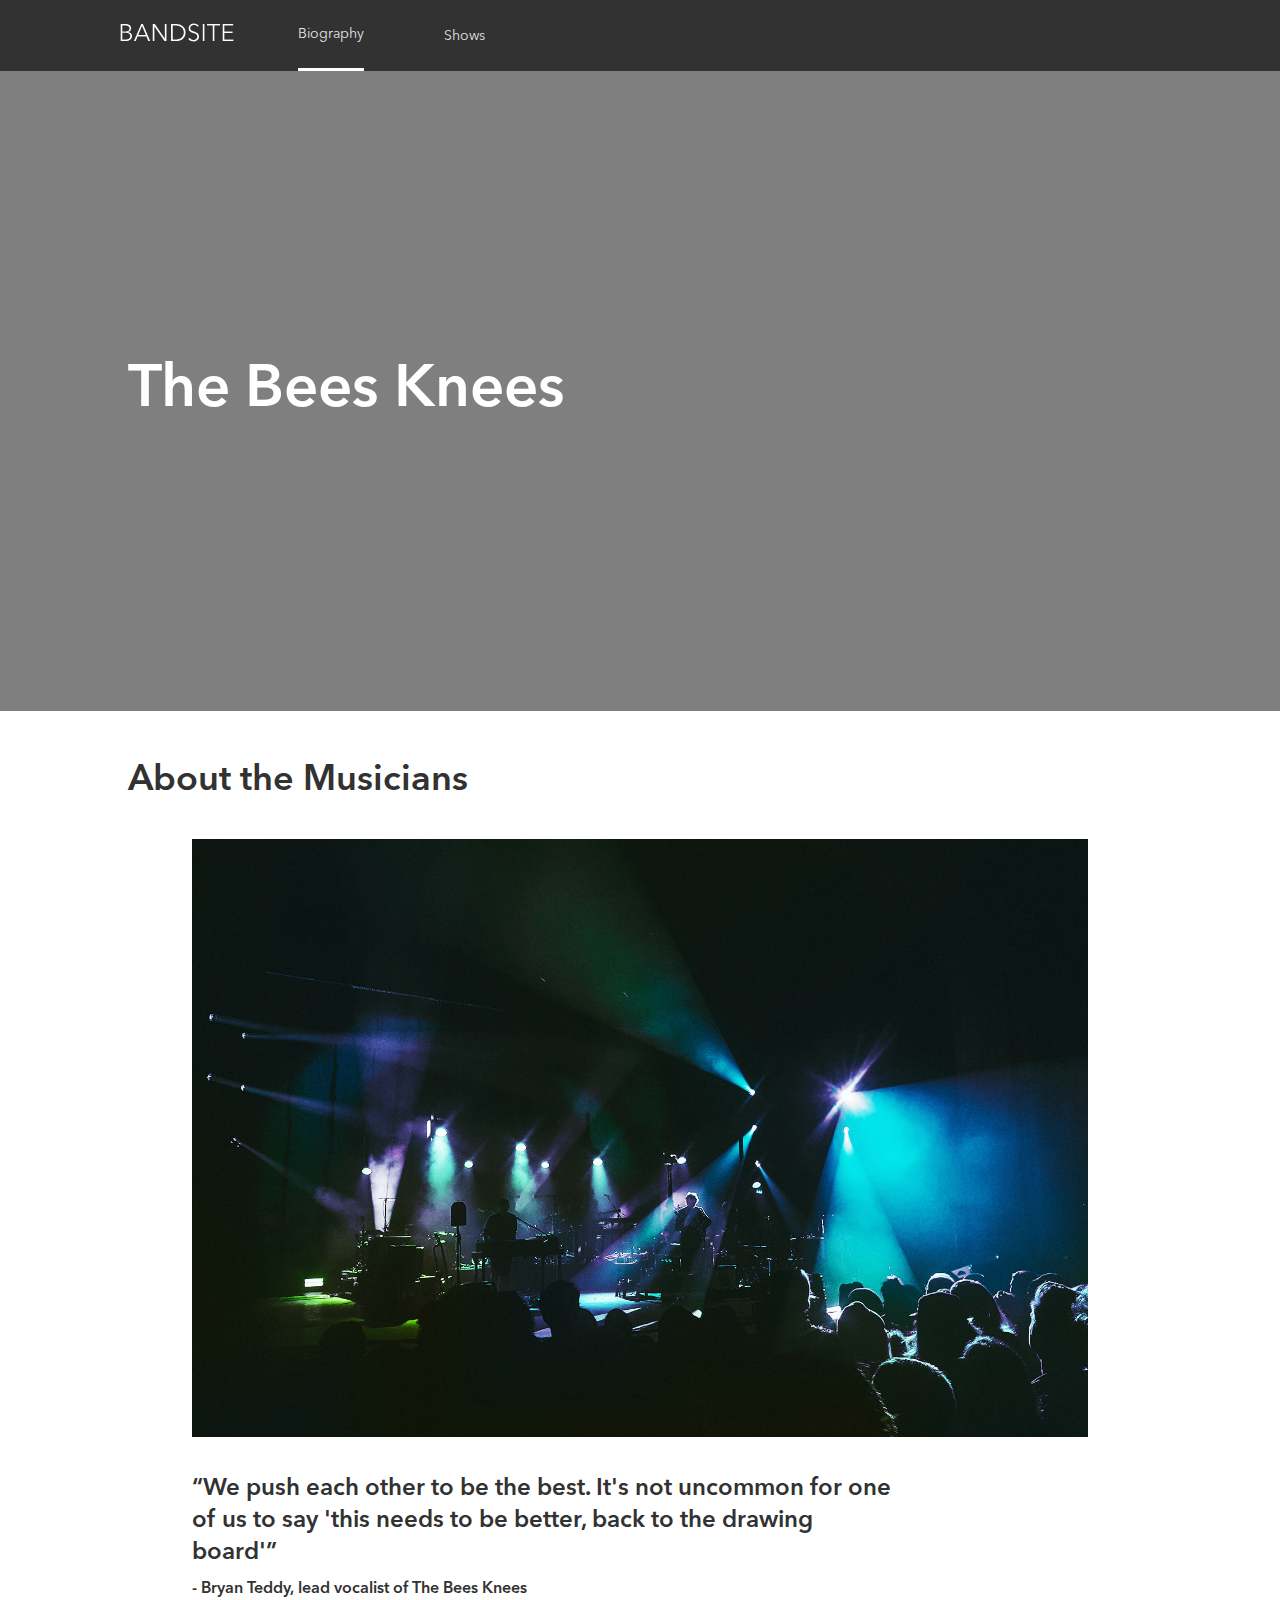
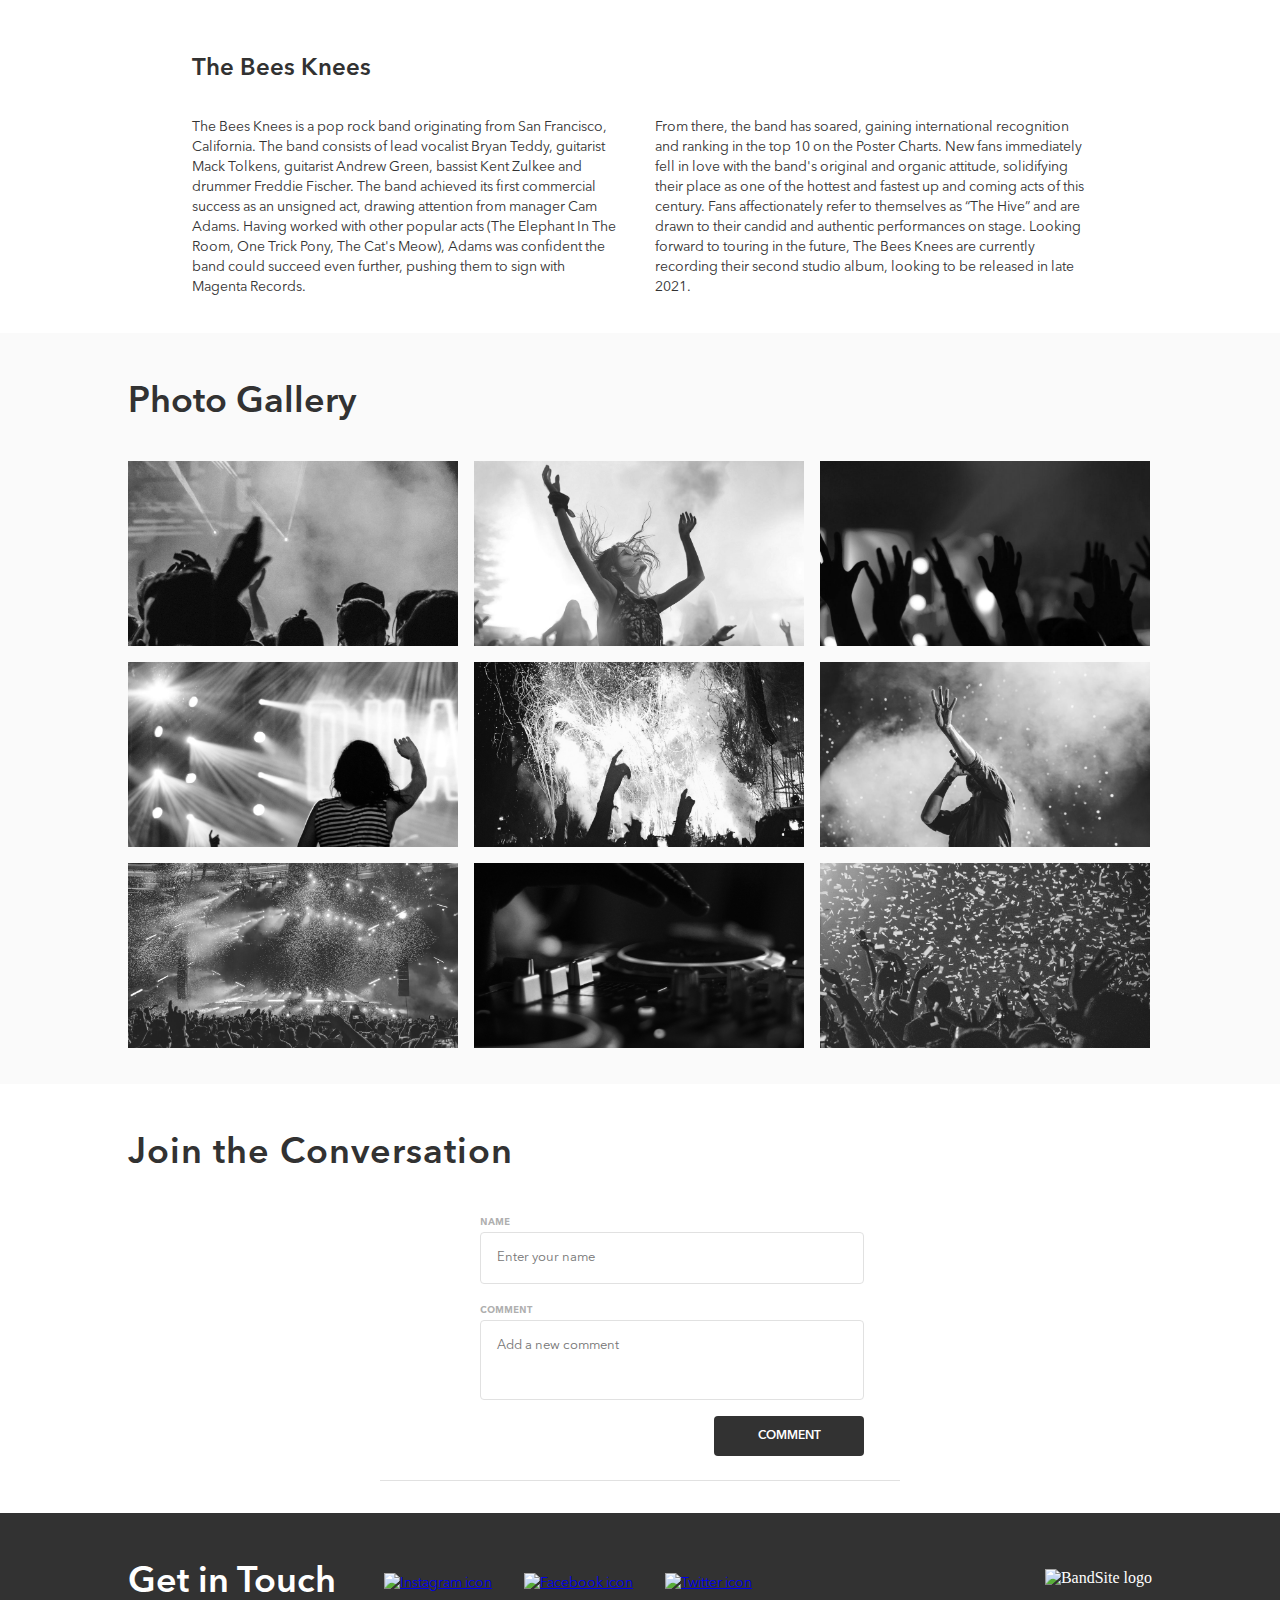
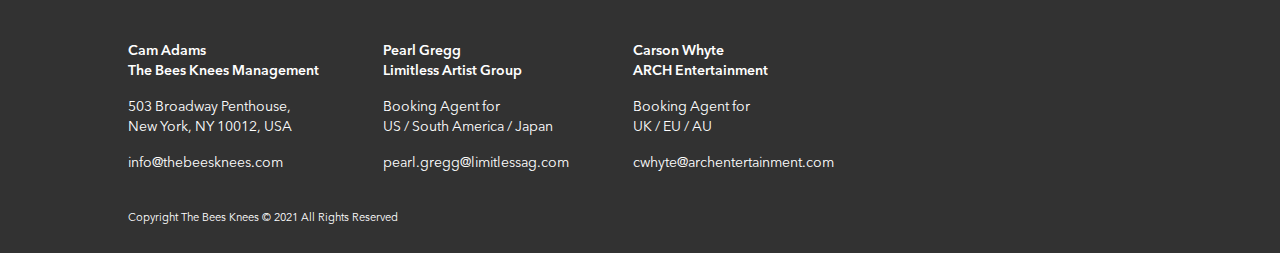
==== index.html @ 3d164aa7 "Sprint 3" ====
<!DOCTYPE html>
<html lang="en">

<head>
    <meta charset="UTF-8">
    <meta http-equiv="X-UA-Compatible" content="IE=edge">
    <meta name="viewport" content="width=device-width, initial-scale=1.0">
    <link rel="stylesheet" href="./styles/bio.css">
    <link rel="stylesheet" href="https://cdnjs.cloudflare.com/ajax/libs/font-awesome/4.7.0/css/font-awesome.min.css">
    <script src="https://cdnjs.cloudflare.com/ajax/libs/axios/0.19.2/axios.min.js" type="text/javascript"></script>
    <title>BANDSITE</title>
</head>

<body>
    <header class="header">
        <a href=" ./index.html" class="header__logo--link"><img src="./assets/logo/Logo-bandsite.svg"
                alt="BandSite logo" class="header__logo"></a>
        <nav class="header__nav">
            <ul class="header__list">
                <li class="header__item header__item--active"><a href=" ./index.html" class="header__link">Biography</a>
                </li>
                <li class="header__item header__item"><a class="header__link" href="./pages/shows.html">Shows</a></li>
            </ul>
        </nav>
    </header>
    <main>
        <section class="hero">
            <h1 class="hero__text">The Bees Knees</h1>
        </section>
        <section class="about">
            <h2 class="about__title">About the Musicians</h2>
            <img src="./assets/images/band.jpg" alt="Band in stage" class="about__img">
            <h3 class="about__quote">“We push each other to be the best. It's not uncommon for one of us to say 'this
                needs to be better, back to the drawing board'” <span class="about__signature"><br>- Bryan Teddy,
                    lead vocalist of The Bees Knees</span></h3>
            <article class="about__body">
                <h3 class="about__title--body">The Bees Knees</h3>
                <div class="about__paragraphs">
                    <p class="about__text">The Bees Knees is a pop rock band originating from San Francisco,
                        California. The band consists of lead vocalist Bryan Teddy, guitarist Mack Tolkens, guitarist
                        Andrew
                        Green, bassist Kent Zulkee and drummer Freddie Fischer. The band achieved its first commercial
                        success as an unsigned act, drawing attention from manager Cam Adams. Having worked with other
                        popular acts (The Elephant In The Room, One Trick Pony, The Cat's Meow), Adams was confident the
                        band could succeed even further, pushing them to sign with Magenta Records. </p>
                    <p class="about__text">From there, the band has soared, gaining international recognition and
                        ranking in the top 10 on the Poster Charts. New fans immediately fell in love with the band's
                        original and organic attitude, solidifying their place as one of the hottest and fastest up and
                        coming acts of this century. Fans affectionately refer to themselves as “The Hive” and are drawn
                        to
                        their candid and authentic performances on stage. Looking forward to touring in the future, The
                        Bees
                        Knees are currently recording their second studio album, looking to be released in late 2021.
                    </p>
                </div>
            </article>
        </section>
        <section class="gallery">
            <h2 class="gallery__title">Photo Gallery</h2>
            <div class="gallery__images">
                <img src="./assets/images/Photo-gallery-1.jpg" alt="Crowd in concert" class="gallery__item">
                <img src="./assets/images/Photo-gallery-2.jpg" alt="Woman in concert" class="gallery__item">
                <img src="./assets/images/Photo-gallery-3.jpg" alt="Hands in crowd" class="gallery__item">
                <img src="./assets/images/Photo-gallery-4.jpg" alt="Woman in crowd" class="gallery__item">
                <img src="./assets/images/Photo-gallery-5.jpg" alt="Hands in concert" class="gallery__item">
                <img src="./assets/images/Photo-gallery-6.jpg" alt="Singer in concert" class="gallery__item">
                <img src="./assets/images/Photo-gallery-7.jpg" alt="Landscape view of crowd in concert"
                    class="gallery__item">
                <img src="./assets/images/Photo-gallery-8.jpg" alt="DJ table" class="gallery__item">
                <img src="./assets/images/Photo-gallery-9.jpg" alt="Crowd enjoying concert" class="gallery__item">
            </div>
        </section>
        <section class="comments">
            <h2 class="comments__title">Join the Conversation</h2>
            <div class="comments__wrapper">
                <div class="comments__avatar"></div>
                <form id="commentsForm" action="submit" class="comments__form">
                    <label for="name" class="comments__subtitle">name</label>
                    <input id="inputName" type="text" class="comments__input" name="name" placeholder="Enter your name">
                    <label for="comment" class="comments__subtitle">comment</label>
                    <textarea id="inputComment" type="text" class="comments__input comments__input--bigger"
                        name="comment" placeholder="Add a new comment"></textarea>
                    <button type="submit" class="button button--bio">COMMENT</button>
                </form>
            </div>
            <hr class="comments__line">
            <div class="comments__target"></div>
        </section>
    </main>
    <footer class="footer">
        <div class="footer__socials">
            <h2 class="footer__text">Get in Touch</h2>
            <div class="footer__icons">
                <a href="https://www.instagram.com/" class="footer__link">
                    <img src="./assets/icons/SVG/Icon-instagram.svg" alt="Instagram icon" class="footer__icon">
                </a>
                <a href="https://www.facebook.com/" class="footer__link">
                    <img src="./assets/icons/SVG/Icon-facebook.svg" alt="Facebook icon" class="footer__icon"></a>
                <a href="https://www.twitter.com" class="footer__link">
                    <img src="./assets/icons/SVG/Icon-twitter.svg" alt="Twitter icon" class="footer__icon"></a>
            </div>
        </div>
        <div class="footer__contacts">
            <div class="footer__contact">
                <h3 class="footer__title">
                    Cam Adams <br> The Bees Knees Management
                </h3>
                <p class="footer__description">
                    503 Broadway Penthouse, <br>
                    New York, NY 10012, USA
                </p>
                <a href="mailto:info@thebeesknees.com" class="footer__email">
                    info@thebeesknees.com
                </a>
            </div>
            <div class="footer__contact">
                <h3 class="footer__title">
                    Pearl Gregg <br> Limitless Artist Group
                </h3>
                <p class="footer__description">
                    Booking Agent for <br>
                    US / South America / Japan</p>
                <a href="mailto:pearl.gregg@limitlessag.com" class="footer__email">
                    pearl.gregg@limitlessag.com
                </a>
            </div>
            <div class="footer__contact">
                <h3 class="footer__title">
                    Carson Whyte <br> ARCH Entertainment
                </h3>
                <p class="footer__description">
                    Booking Agent for <br>
                    UK / EU / AU</p>
                <a href="mailto:cwhyte@archentertainment.com" class="footer__email">
                    cwhyte@archentertainment.com
                </a>
            </div>
        </div>
        <img src="./assets/Logo/Logo-bandsite.svg" alt="BandSite logo" class="footer__logo">
        <p class="footer__copyright">
            Copyright The Bees Knees © 2021 All Rights Reserved
        </p>
    </footer>
    <script src="./scripts/index-page.js"></script>
</body>

</html>
---- styles/bio.css ----
* {
  box-sizing: border-box;
}

body {
  color: #323232;
  margin: 0;
}

.button {
  height: 40px;
  width: 100%;
  border-radius: 4px;
  background-color: #323232;
  color: #FFFFFF;
  border: none;
}
.button:hover {
  background-color: #000000;
  cursor: pointer;
}
@media only screen and (min-width: 768px) {
  .button--bio {
    max-width: 150px;
    padding: 0 32px;
    align-self: flex-end;
  }
}

hr {
  border: none;
  border-top: 1px solid #E1E1E1;
  margin-top: 16px;
}

.bottom-border, .header__item:hover, .header__item:active, .header__item--active {
  border-bottom: 3px solid #FFFFFF;
}

.header {
  color: #E1E1E1;
  background-color: #323232;
  width: 100%;
  margin: 0;
  display: flex;
  flex-direction: column;
  align-items: center;
}
@media only screen and (min-width: 768px) {
  .header {
    flex-direction: row;
    justify-content: flex-start;
    align-items: center;
    gap: 4rem;
  }
}
@media only screen and (min-width: 1280px) {
  .header {
    padding-left: 5rem;
  }
}
.header__logo {
  padding-top: 16px;
}
.header__logo--link {
  padding: 0;
}
@media only screen and (min-width: 768px) {
  .header__logo {
    padding-top: 0;
    padding-left: 40px;
  }
}
.header__nav {
  width: 100%;
}
@media only screen and (min-width: 768px) {
  .header__nav {
    width: auto;
  }
}
.header__list {
  display: flex;
  justify-content: space-around;
  align-items: center;
  width: 100%;
  padding: 0;
  margin: 0;
}
@media only screen and (min-width: 768px) {
  .header__list {
    width: auto;
    gap: 5rem;
  }
}
.header__item {
  list-style: none;
  width: 100%;
  height: 100%;
  text-align: center;
  padding: 8px;
}
.header__item:hover, .header__item:active, .header__item--active {
  font-weight: 400;
  color: #FFFFFF;
}
.header__item:active, .header__item--active {
  font-weight: 600;
}
@media only screen and (min-width: 768px) {
  .header__item {
    padding: 24px 0;
  }
}
.header__link {
  text-decoration: none;
  color: #E1E1E1;
  width: 100%;
  text-align: center;
  height: 100%;
  padding: 0;
}

.footer {
  color: #FFFFFF;
  background-color: #323232;
}
@media only screen and (min-width: 768px) {
  .footer {
    position: relative;
  }
  .footer__socials {
    display: flex;
    justify-content: flex-start;
    align-items: center;
    padding: 48px 0 36px 40px;
  }
}
@media only screen and (min-width: 768px) and (min-width: 1280px) {
  .footer__socials {
    padding: 48px 0 36px 8rem;
  }
}
@media only screen and (min-width: 768px) {
  .footer__text {
    font-weight: 600;
    padding: 0;
  }
}
@media only screen and (min-width: 768px) {
  .footer__contact {
    padding: 0 40px;
  }
}
@media only screen and (min-width: 768px) and (min-width: 1280px) {
  .footer__contact {
    padding: 0 4rem 0 0;
  }
}
@media only screen and (min-width: 768px) {
  .footer__title {
    font-size: 14px;
    line-height: 20px;
    padding-left: 0;
    padding-right: 0;
  }
}
.footer__icons {
  display: flex;
  justify-content: flex-start;
  gap: 32px;
  padding: 0 16px;
}
@media only screen and (min-width: 1280px) {
  .footer__icons {
    padding-left: 3rem;
  }
}
.footer__link {
  padding: 0;
}
.footer__contacts {
  display: flex;
  flex-direction: column;
}
@media only screen and (min-width: 768px) {
  .footer__contacts {
    flex-direction: row;
    justify-content: flex-start;
  }
}
@media only screen and (min-width: 1280px) {
  .footer__contacts {
    padding: 0 8rem;
  }
}
.footer__description {
  padding-bottom: 16px;
}
@media only screen and (min-width: 768px) {
  .footer__description {
    padding-left: 0;
    padding-right: 0;
  }
}
.footer__email {
  text-decoration: none;
  color: #FFFFFF;
}
@media only screen and (min-width: 768px) {
  .footer__email {
    padding-left: 0;
    padding-right: 0;
  }
}
.footer__logo {
  margin: 64px 16px 16px 16px;
}
@media only screen and (min-width: 768px) {
  .footer__logo {
    position: absolute;
    margin: 0;
    right: 40px;
    top: 60px;
  }
}
@media only screen and (min-width: 1280px) {
  .footer__logo {
    right: 8rem;
    top: 3.5rem;
  }
}
.footer__copyright {
  font-size: 11px;
}
@media only screen and (min-width: 768px) {
  .footer__copyright {
    padding: 36px 40px 24px 40px;
  }
}
@media only screen and (min-width: 1280px) {
  .footer__copyright {
    padding: 36px 8rem 24px 8rem;
  }
}

@font-face {
  font-family: "AvenirNext";
  src: url("../assets/font/AvenirNextLTPro-Regular.otf") format("opentype"), url("../assets/font/alternativeFiles/AvenirNextLTPro.ttf") format("truetype");
  font-weight: 400;
  font-style: normal;
}
@font-face {
  font-family: "AvenirNext";
  src: url("../assets/font/AvenirNextLTPro-Bold.otf") format("opentype"), url("../assets/font/alternativeFiles/AvenirNextLTProBold.ttf") format("truetype");
  font-weight: 700;
  font-style: normal;
}
@font-face {
  font-family: "AvenirNext";
  src: url("../assets/font/AvenirNextLTPro-Demi.otf") format("opentype"), url("../assets/font/alternativeFiles/AvenirNextLTProDemi.ttf") format("truetype");
  font-weight: 600;
  font-style: normal;
}
h1,
h2 {
  font-family: "AvenirNext";
  font-weight: 600;
  font-size: 24px;
  line-height: 32px;
  padding: 24px 0 16px 16px;
  margin: 0;
}

h3 {
  font-family: "AvenirNext";
  font-weight: 600;
  font-size: 14px;
  line-height: 22px;
  margin: 0;
  padding: 16px;
}

p,
a,
input,
textarea,
li {
  font-family: "AvenirNext";
  font-weight: 400;
  font-size: 13px;
  line-height: 18px;
  padding: 0 16px;
  margin: 0;
}

label,
button {
  font-family: "AvenirNext";
  font-weight: 600;
  font-size: 13px;
  line-height: 20px;
}

@media only screen and (min-width: 768px) {
  h1,
h2 {
    font-weight: 700;
    font-size: 60px;
    line-height: 68px;
  }
  h2 {
    font-weight: 700;
    font-size: 36px;
    line-height: 44px;
  }
  h3 {
    font-size: 24px;
    line-height: 32px;
    padding: 0 6rem 1rem 6rem;
  }
  p,
a {
    font-size: 14px;
    line-height: 20px;
    padding: 0 6rem;
  }
  label,
button {
    font-size: 12px;
    line-height: 20px;
  }
}
.hero {
  background-image: linear-gradient(rgba(0, 0, 0, 0.5), rgba(0, 0, 0, 0.5)), url("../assets/Images/hero-bio.jpg");
  height: 20rem;
  background-position: center;
  background-repeat: no-repeat;
  background-size: cover;
  display: flex;
  align-items: center;
}
@media only screen and (min-width: 768px) {
  .hero {
    height: 30rem;
  }
}
@media only screen and (min-width: 1280px) {
  .hero {
    height: 40rem;
  }
}
.hero__text {
  margin: 0;
  padding: 0 16px;
  color: #FFFFFF;
  font-weight: 600;
}
@media only screen and (min-width: 768px) {
  .hero__text {
    padding: 0 40px;
  }
}
@media only screen and (min-width: 1280px) {
  .hero__text {
    padding: 0 8rem;
  }
}

.about {
  padding-bottom: 16px;
}
@media only screen and (min-width: 768px) {
  .about {
    padding-bottom: 36px;
  }
  .about__quote {
    padding-bottom: 3rem;
  }
}
@media only screen and (min-width: 768px) and (min-width: 1280px) {
  .about__quote {
    padding: 0 12rem 3rem 12rem;
    width: 85%;
  }
}
@media only screen and (min-width: 768px) {
  .about__signature {
    font-size: 16px;
  }
}
@media only screen and (min-width: 768px) {
  .about__paragraphs {
    display: flex;
    justify-content: flex-start;
    gap: 2rem;
    padding: 0 6rem;
  }
}
@media only screen and (min-width: 768px) and (min-width: 1280px) {
  .about__paragraphs {
    padding: 0 12rem;
  }
}
@media only screen and (min-width: 768px) {
  .about__text {
    padding: 0;
  }
}
.about__img {
  width: 100%;
  padding: 0 16px;
}
@media only screen and (min-width: 768px) {
  .about__img {
    padding: 0 6rem 2rem 6rem;
  }
}
@media only screen and (min-width: 1280px) {
  .about__img {
    padding: 0 12rem 2rem 12rem;
  }
}
@media only screen and (min-width: 768px) {
  .about__title {
    font-weight: 600;
    padding: 48px 0 36px 40px;
  }
}
@media only screen and (min-width: 1280px) {
  .about__title {
    padding: 48px 0 36px 8rem;
  }
}
.about__title--body {
  font-weight: 600;
}
@media only screen and (min-width: 1280px) {
  .about__title--body {
    padding: 0 12rem 2rem 12rem;
  }
}

.gallery {
  background-color: #FAFAFA;
}
@media only screen and (min-width: 768px) {
  .gallery__title {
    font-weight: 600;
    padding: 48px 0 36px 40px;
  }
}
@media only screen and (min-width: 768px) and (min-width: 1280px) {
  .gallery__title {
    padding: 48px 0 36px 8rem;
  }
}
.gallery__images {
  display: flex;
  flex-direction: column;
  flex-wrap: wrap;
}
@media only screen and (min-width: 768px) {
  .gallery__images {
    flex-direction: row;
    padding: 0 40px 36px 40px;
    gap: 1rem;
  }
}
@media only screen and (min-width: 1280px) {
  .gallery__images {
    flex-direction: row;
    padding: 0 8rem 36px 8rem;
    gap: 16px;
  }
}
.gallery__item {
  filter: grayscale(100%);
  width: 100%;
  padding: 0 16px 16px 16px;
}
.gallery__item:hover {
  filter: none;
}
@media only screen and (min-width: 768px) {
  .gallery__item {
    width: calc(33% - 12px);
    padding: 0;
  }
}
@media only screen and (min-width: 1280px) {
  .gallery__item {
    width: calc(33% - 8px);
    padding: 0;
  }
}

.comments {
  padding: 0 16px 16px 16px;
}
@media only screen and (min-width: 768px) {
  .comments {
    padding: 0;
  }
  .comments__target {
    padding: 0 6rem 1rem 6rem;
  }
  .comments__line {
    padding: 0 6rem 1rem 6rem;
    margin: 0 6rem;
  }
}
@media only screen and (min-width: 768px) and (min-width: 1280px) {
  .comments__line {
    width: 520px;
    margin: auto;
  }
  .comments__line--dynamic {
    margin-top: 24px;
  }
}
@media only screen and (min-width: 1280px) {
  .comments__target {
    width: 50%;
    margin: auto;
  }
}
.comments__title {
  letter-spacing: 1px;
  padding-left: 0;
}
@media only screen and (min-width: 768px) {
  .comments__title {
    font-weight: 600;
    padding: 48px 0 36px 40px;
  }
}
@media only screen and (min-width: 1280px) {
  .comments__title {
    padding: 48px 0 36px 8rem;
  }
}
.comments__wrapper {
  display: flex;
  align-items: flex-start;
  justify-content: space-evenly;
  gap: 16px;
}
@media only screen and (min-width: 768px) {
  .comments__wrapper {
    padding: 0 6rem 1.5rem 6rem;
  }
}
@media only screen and (min-width: 1280px) {
  .comments__wrapper {
    width: 50%;
    margin: auto;
  }
}
.comments__avatar {
  border-radius: 50%;
  background-image: url("../assets/Images/Mohan-muruge.jpg");
  width: 36px;
  height: 36px;
  background-repeat: no-repeat;
  background-size: cover;
  margin-top: 20px;
}
@media only screen and (min-width: 768px) {
  .comments__avatar {
    width: 48px;
    height: 48px;
  }
}
.comments__form {
  display: flex;
  flex-direction: column;
  justify-content: space-around;
  flex-grow: 2;
  padding-top: 0;
}
.comments__subtitle {
  font-variant: small-caps;
  color: #AFAFAF;
  padding: 0;
}
.comments__input {
  min-height: 36px;
  width: 100%;
  border-radius: 4px;
  padding: 12px;
  border: 1px solid #E1E1E1;
  margin-bottom: 16px;
}
.comments__input--alert {
  border-color: #D22D2D;
}
.comments__input:active {
  border-color: #323232;
}
@media only screen and (min-width: 768px) {
  .comments__input {
    min-height: 48px;
    padding: 16px;
  }
}
.comments__input--bigger {
  height: 5rem;
  color: #323232;
  resize: none;
}
.comments__singlecomment {
  display: flex;
  align-items: flex-start;
  justify-content: space-evenly;
  gap: 16px;
  border-bottom: 1px solid #E1E1E1;
  padding-bottom: 16px;
}
@media only screen and (min-width: 768px) {
  .comments__singlecomment {
    padding-bottom: 32px;
  }
}
.comments__left {
  display: flex;
  flex-direction: column;
  align-items: center;
  gap: 3px;
}
@media only screen and (min-width: 768px) {
  .comments__left {
    gap: 8px;
  }
}
.comments__profile {
  border-radius: 50%;
  background-color: #E1E1E1;
  height: 36px;
  width: 36px;
  flex-shrink: 0;
  margin: 12px 0;
}
.comments__icon {
  color: #AFAFAF;
}
.comments__heart:hover {
  cursor: pointer;
}
.comments__heart--selected {
  color: maroon;
}
.comments__id {
  display: none;
}
.comments__textwrapper {
  display: flex;
  flex-wrap: wrap;
  justify-content: space-between;
  flex-grow: 2;
}
.comments__header {
  width: 100%;
  display: flex;
  justify-content: space-between;
}
.comments__name {
  font-weight: 600;
  padding: 16px 0;
}
.comments__date {
  color: #AFAFAF;
  padding: 16px 0;
}
.comments__text {
  padding: 0;
}/*# sourceMappingURL=bio.css.map */
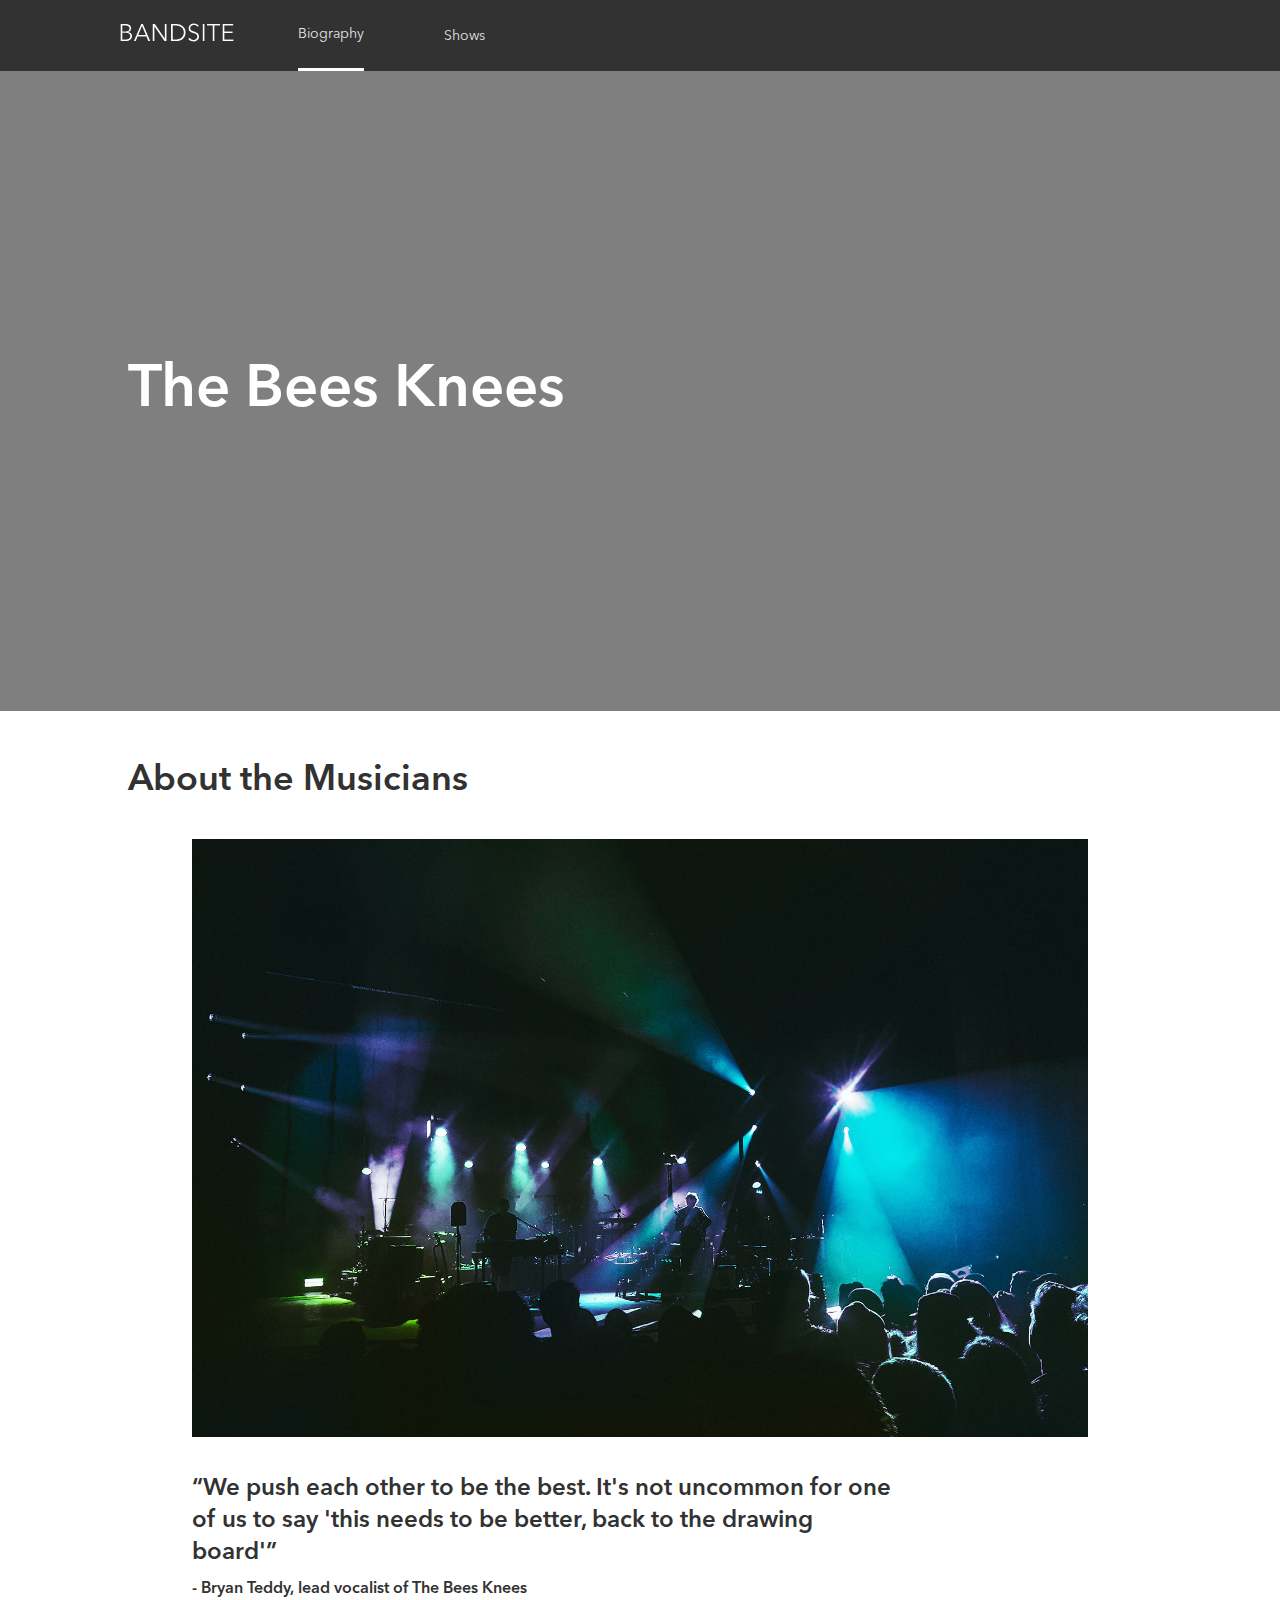
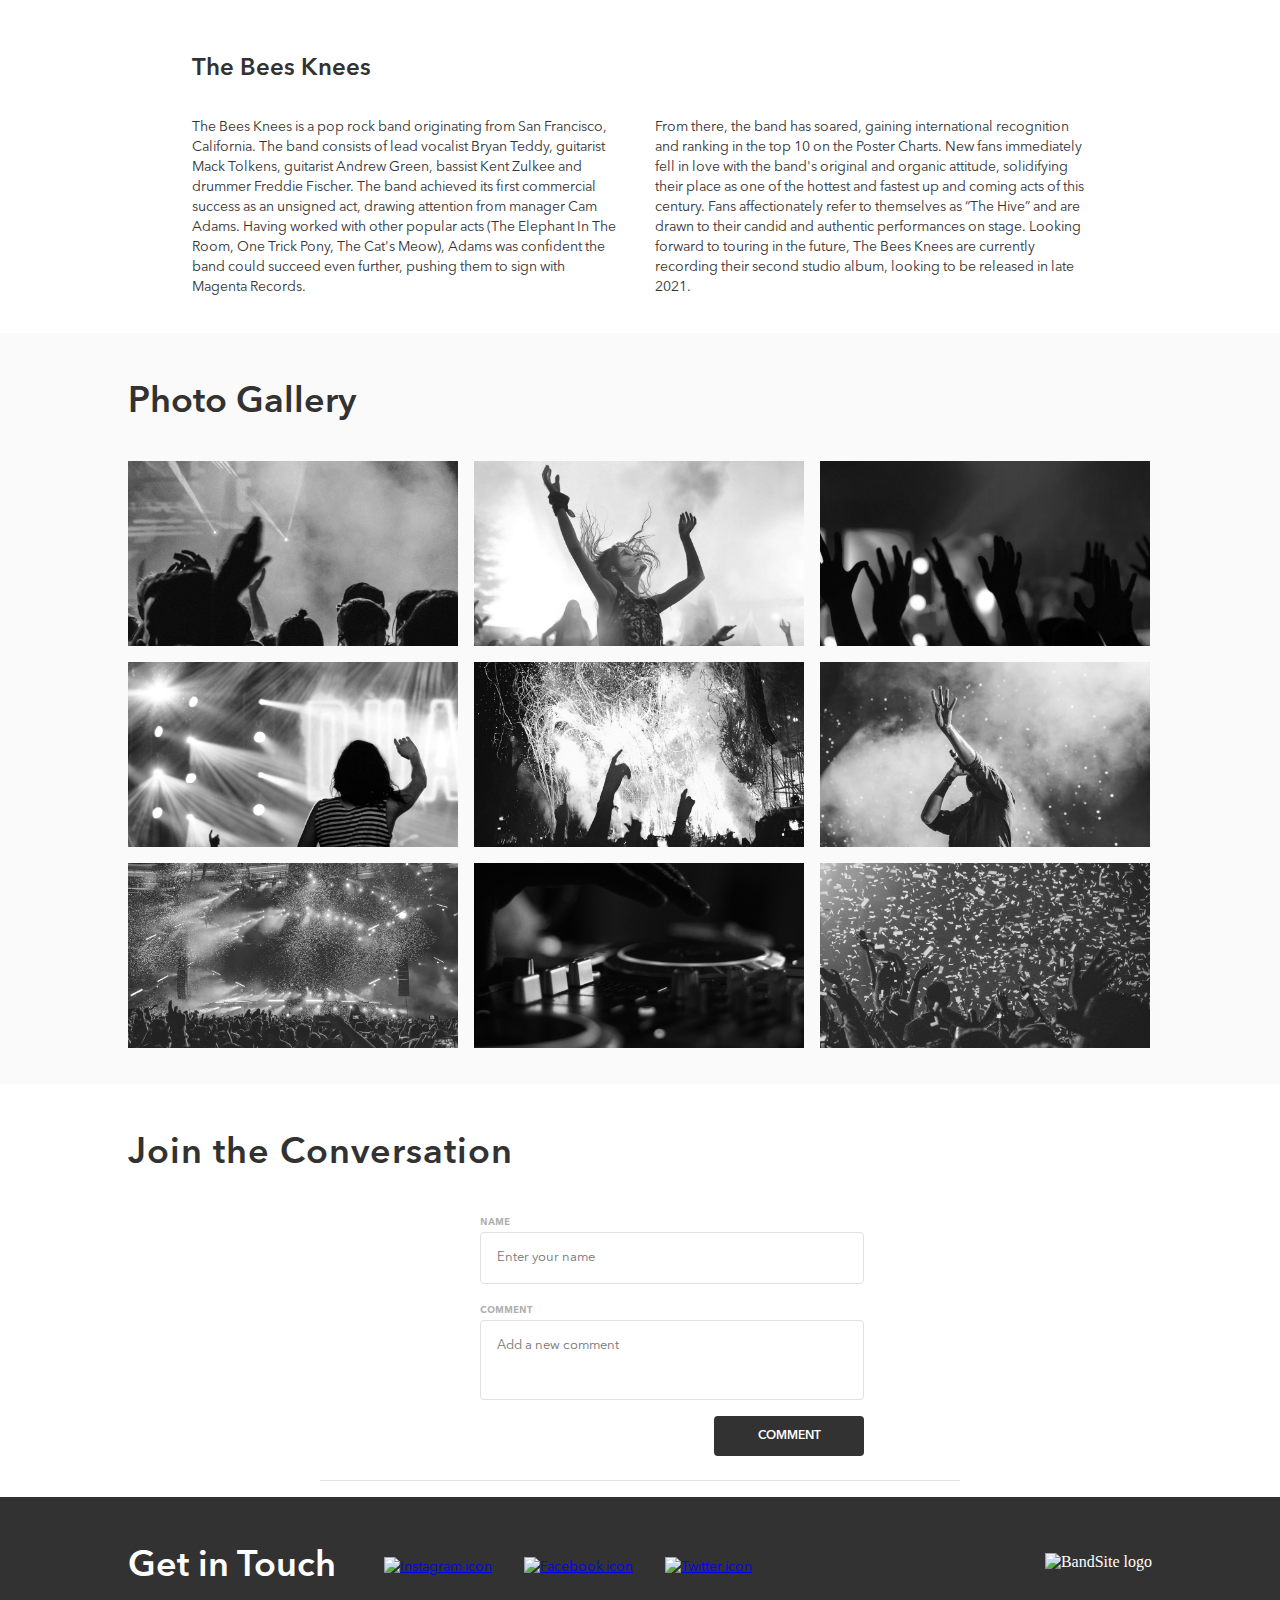
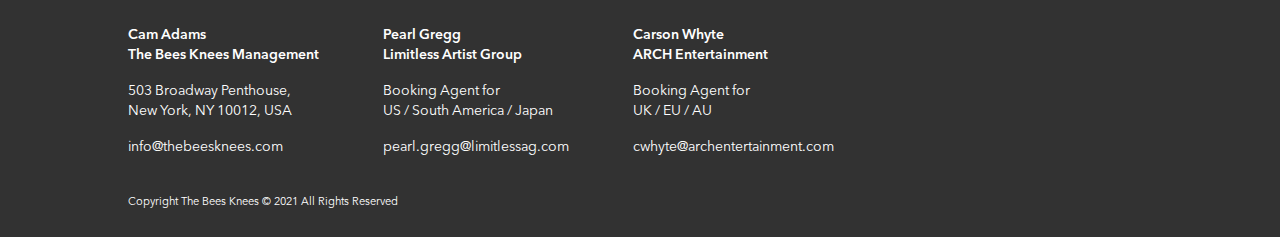
==== commit b28ec96e: "Sprint 3" ====
--- a/index.html
+++ b/index.html
@@ -83,7 +83,6 @@
                     <button type="submit" class="button button--bio">COMMENT</button>
                 </form>
             </div>
-            <hr class="comments__line">
             <div class="comments__target"></div>
         </section>
     </main>
--- a/styles/bio.css
+++ b/styles/bio.css
@@ -502,28 +502,6 @@
   .comments {
     padding: 0;
   }
-  .comments__target {
-    padding: 0 6rem 1rem 6rem;
-  }
-  .comments__line {
-    padding: 0 6rem 1rem 6rem;
-    margin: 0 6rem;
-  }
-}
-@media only screen and (min-width: 768px) and (min-width: 1280px) {
-  .comments__line {
-    width: 520px;
-    margin: auto;
-  }
-  .comments__line--dynamic {
-    margin-top: 24px;
-  }
-}
-@media only screen and (min-width: 1280px) {
-  .comments__target {
-    width: 50%;
-    margin: auto;
-  }
 }
 .comments__title {
   letter-spacing: 1px;
@@ -545,16 +523,19 @@
   align-items: flex-start;
   justify-content: space-evenly;
   gap: 16px;
+  padding-bottom: 1rem;
+  border-bottom: 1px solid #E1E1E1;
 }
 @media only screen and (min-width: 768px) {
   .comments__wrapper {
-    padding: 0 6rem 1.5rem 6rem;
+    margin: 0 6rem;
   }
 }
 @media only screen and (min-width: 1280px) {
   .comments__wrapper {
     width: 50%;
     margin: auto;
+    padding: 0 6rem 1.5rem 6rem;
   }
 }
 .comments__avatar {
@@ -609,6 +590,17 @@
   color: #323232;
   resize: none;
 }
+@media only screen and (min-width: 768px) {
+  .comments__target {
+    padding: 0 6rem 1rem 6rem;
+  }
+}
+@media only screen and (min-width: 1280px) {
+  .comments__target {
+    width: 50%;
+    margin: auto;
+  }
+}
 .comments__singlecomment {
   display: flex;
   align-items: flex-start;
@@ -641,6 +633,18 @@
   flex-shrink: 0;
   margin: 12px 0;
 }
+@media only screen and (min-width: 768px) {
+  .comments__profile {
+    height: 48px;
+    width: 48px;
+  }
+}
+.comments__likes {
+  display: flex;
+  align-items: center;
+  justify-content: space-between;
+  gap: 5px;
+}
 .comments__icon {
   color: #AFAFAF;
 }
@@ -650,8 +654,8 @@
 .comments__heart--selected {
   color: maroon;
 }
-.comments__id {
-  display: none;
+.comments__numlikes {
+  padding: 0;
 }
 .comments__textwrapper {
   display: flex;
